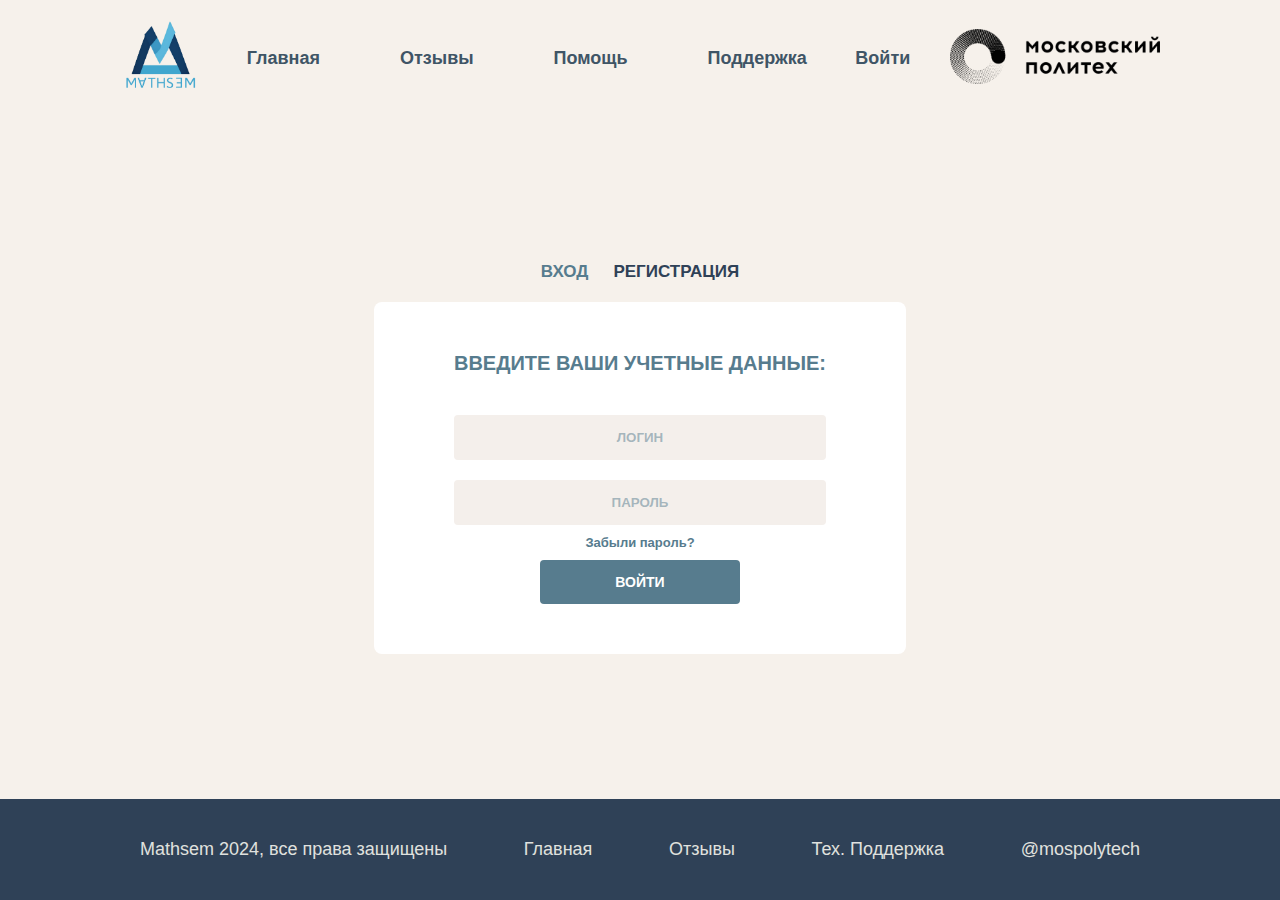
==== login_register.html @ 69d84534 "finish login page" ====
<!DOCTYPE html>
<html lang="ru">
<head>
  <meta charset="UTF-8" />
  <link rel="stylesheet" href="style/style.css" />

  <title>Личный кабинет</title>
</head>
<body>
  <header>
    <nav class="navbar">
      <a id="main-logo-link" href="index.html"><img src="img/logo-mathsem.png"></a>
      <ul class="nav-left">
        <li><a href="index.html">Главная</a></li>
        <li><a href="reviews.html">Отзывы</a></li>
        <li><a href="help.html">Помощь</a></li>
        <li><a href="support.html">Поддержка</a></li>
      </ul>
      <ul class="nav-right">
        <li><a href="#">Войти</a></li>
        <li><a href="https://mospolytech.ru/"><img src="img/logo-mpu.png"></a></li>
      </ul>
    </nav>
  </header>

  <!-- Main Content (Login/Register) -->
  <main>
    <section class="login-section">
      <div class="form-header">
        <a href="#" class="form-header-link active">ВХОД</a>
        <a href="#" class="form-header-link">РЕГИСТРАЦИЯ</a>
      </div>
      <div class="form-wrapper">
        <h2 class="form-name">ВВЕДИТЕ ВАШИ УЧЕТНЫЕ ДАННЫЕ:</h2>
        <form id="login-form" class="main-form">
          <div class="form-inputs">
            <input class="input" placeholder="ЛОГИН" type="text" id="login" name="login" required>
            <input class="input" placeholder="ПАРОЛЬ" type="password" id="password" name="password" required>
          </div>
          <a href="#" class="forgot-password">Забыли пароль?</a>
          <button type="submit" class="btn-submit">ВОЙТИ</button>
        </form>
      </div>
    </section>
  </main>

  <!-- Footer -->
  <footer>
    <ul class="footer-content">
      <p>Mathsem 2024, все права защищены</p>
      <li><a href="#">Главная</a></li>
      <li><a href="#">Отзывы</a></li>
      <li><a href="#">Тех. Поддержка</a></li>
      <li><a href="https://instagram.com/mospolytech">@mospolytech</a></li>
    </ul>
  </footer>

  <!-- Link to your JavaScript file -->
  <script src="script.js"></script>
</body>
</html>
---- style/style.css ----
@import url('https://fonts.adobe.com/fonts/organetto-variable#fonts-section');
/* General Reset */
* {
  margin: 0;
  padding: 0;
  box-sizing: border-box;
}

body {
  font-family: "organetto-variable", sans-serif;
  background-color: #F6F1EB;
  color: #333;
  height: 100vh;
  display: flex;
  flex-direction: column;
}
header {
  background-color: #F6F1EB;
  padding: 20px 120px;
}

.navbar {
  max-width: 1200px;
  margin: 0 auto;
  display: flex;
  justify-content: space-between;
  align-items: center;
  font-size: 18px;
  
}

#main-logo-link > img {
  height: 72px;
}

.nav-left {
  display: flex;
  list-style: none;
  gap: 80px;
}
.nav-right {
  display: flex;
  flex-direction: row;
  justify-content: space-between;
  align-items: center;
  list-style: none;
  display: flex;
  gap: 40px;
}
.nav-right img {
  height: 55px;
}
.nav-left li a,
.nav-right li a {
  text-decoration: none;
  color: #3F5566;
  font-weight: 900;
  transition: color 0.3s ease;
}

.nav-left li a:hover,
.nav-right li a:hover {
  color: #666;
}


main {
  flex-grow: 1;
  display: flex;
  flex-direction: column;
  justify-content: center;
  align-items: center;
  padding: 30px 0;
}
.login-section {
  display: flex;
  flex-direction: column;
  justify-content: space-between;
  align-items: center;

  gap: 20px;
}
.form-header {
  display: flex;
  justify-content: center;
  gap: 25px;
}
.form-header-link {
  color: #2F4157;
  font-size: 17px;
  font-weight: 800;
  text-decoration: none;
}
.active {
  color: #577C8E;
}
.form-wrapper {
  background-color: #fff;
  padding: 50px 80px;
  border-radius: 8px;
  max-width: 600px;
  width: 100%;
  text-align: center;
}

.form-name {
  font-size: 20px;
  color: #577C8E;

  margin-bottom: 40px;
}
form.main-form {
  display: flex;
  flex-direction: column;
  justify-content: space-between;
  align-items: center;

  gap: 10px;
}

.form-inputs {
  display: flex;
  flex-direction: column;
  justify-content: space-between;
  gap: 20px;
  width: 100%;
}
.input {
  padding: 15px 30px;
  background-color: #F4EFEB;
  border: none;
  border-radius: 4px;

  /* font-size: 14px; */
  font-weight: 800;
  text-align: center;
  color: #3F5566;
}
.input::placeholder {
  font-family: "organetto-variable", sans-serif !important;
  font-weight: 800;
  text-align: center;
  color: #577C8E80;
}

.forgot-password {
  font-size: 13px;
  font-weight: 600;
  color: #577C8E;
  text-decoration: none;
  transition: color 0.3s ease;
}

.forgot-password:hover {
  color: #214050;
}

.btn-submit {
  background-color: #577C8E;
  font-size: 14px;
  font-weight: 800;
  color: #fff;
  
  width: 200px;
  padding: 14px;
  border: none;
  border-radius: 4px;

  cursor: pointer;
  transition: background 0.3s ease;
}

.btn-submit:hover {
  background-color: #214050;
}


footer {
  background-color: #2F4157;
  padding: 40px 120px;
  color: #E0E1DF;
}

.footer-content {
  max-width: 1000px;
  margin: 0 auto;
  display: flex;
  justify-content: space-between;
  align-items: center;
  font-size: 18px;
  list-style: none;
}
.footer-content li a {
  text-decoration: none;
  color: #E0E1DF;
  font-size: 18px;
  transition: color 0.3s ease;
}
.footer-nav li a:hover {
  color: #666;
}
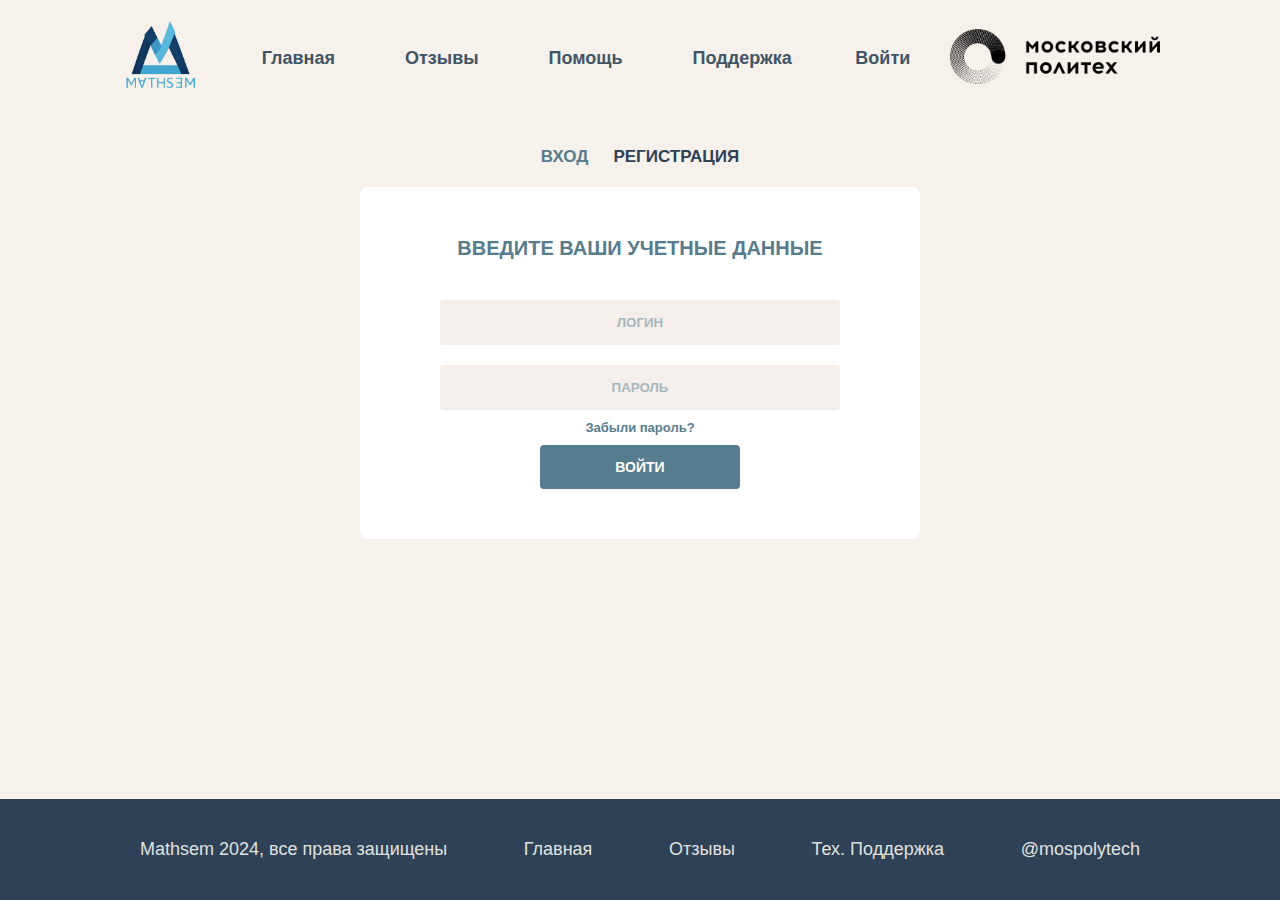
==== commit fdb94ac9: "finish login_register page" ====
--- a/login_register.html
+++ b/login_register.html
@@ -27,11 +27,11 @@
   <main>
     <section class="login-section">
       <div class="form-header">
-        <a href="#" class="form-header-link active">ВХОД</a>
-        <a href="#" class="form-header-link">РЕГИСТРАЦИЯ</a>
+        <a href="#" id="login-header-link" class="form-header-link active">ВХОД</a>
+        <a href="#" id="register-header-link" class="form-header-link">РЕГИСТРАЦИЯ</a>
       </div>
       <div class="form-wrapper">
-        <h2 class="form-name">ВВЕДИТЕ ВАШИ УЧЕТНЫЕ ДАННЫЕ:</h2>
+        <h2 class="form-name">ВВЕДИТЕ ВАШИ УЧЕТНЫЕ ДАННЫЕ</h2>
         <form id="login-form" class="main-form">
           <div class="form-inputs">
             <input class="input" placeholder="ЛОГИН" type="text" id="login" name="login" required>
@@ -56,6 +56,6 @@
   </footer>
 
   <!-- Link to your JavaScript file -->
-  <script src="script.js"></script>
+  <script src="scripts/login_register.js"></script>
 </body>
 </html>
--- a/style/style.css
+++ b/style/style.css
@@ -36,7 +36,7 @@
 .nav-left {
   display: flex;
   list-style: none;
-  gap: 80px;
+  gap: 70px;
 }
 .nav-right {
   display: flex;
@@ -68,7 +68,7 @@
   flex-grow: 1;
   display: flex;
   flex-direction: column;
-  justify-content: center;
+  justify-content: start;
   align-items: center;
   padding: 30px 0;
 }
@@ -106,7 +106,7 @@
 .form-name {
   font-size: 20px;
   color: #577C8E;
-
+  width: 400px;
   margin-bottom: 40px;
 }
 form.main-form {
